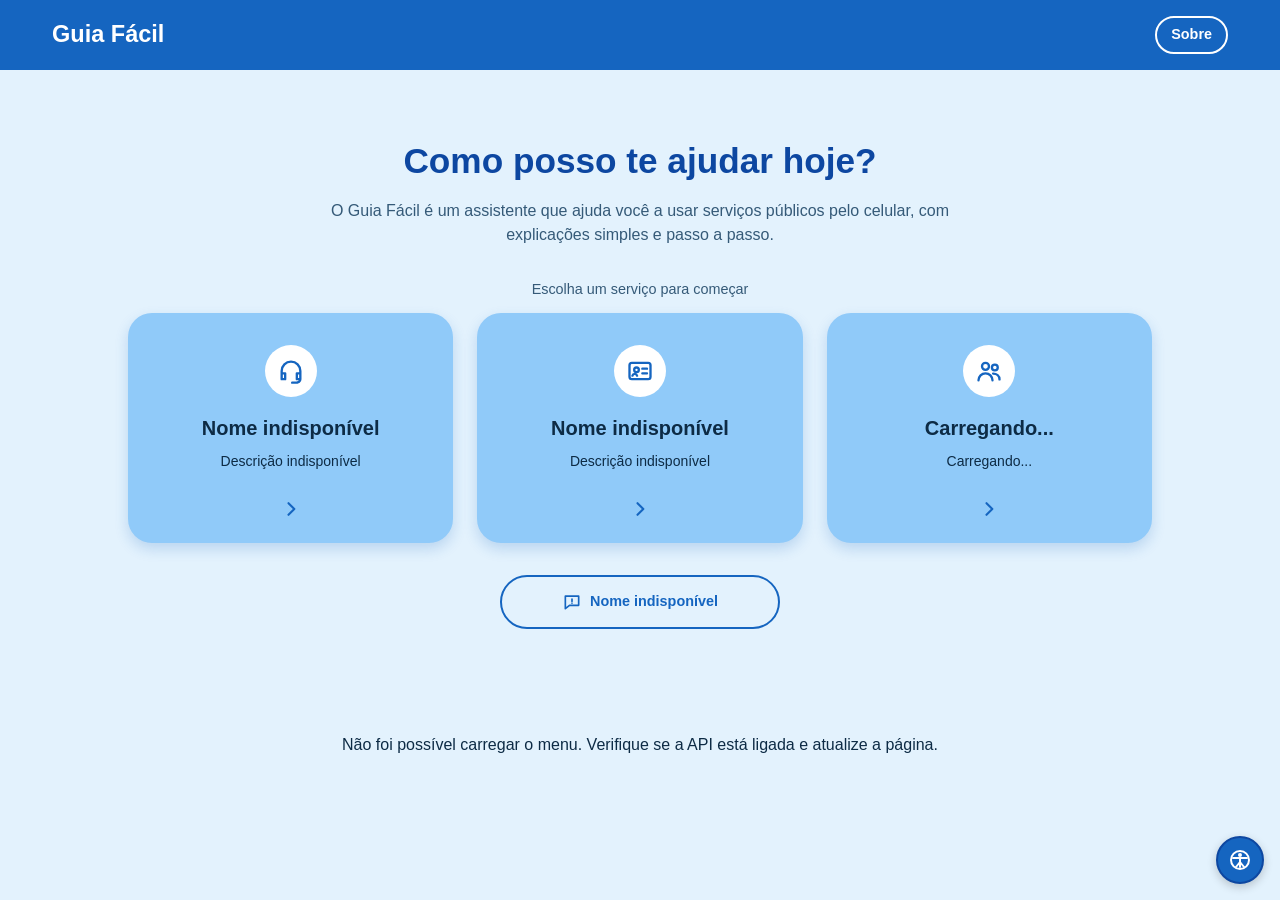
==== frontend/index.html @ a4c937cf "Deixei a barra superior fixa." ====
<!DOCTYPE html>
<html lang="pt-BR">
<head>
  <meta charset="utf-8">
  <meta name="viewport" content="width=device-width, initial-scale=1">
  <title>Guia Fácil</title>
  <link href="https://cdn.jsdelivr.net/npm/bootstrap@5.3.3/dist/css/bootstrap.min.css" rel="stylesheet">
  <link rel="stylesheet" href="css/style.css?v=6">
  <link rel="stylesheet" href="css/global.css?v=6">
  <link rel="stylesheet" href="css/accessibility.css?v=6">
  <script src="js/accessibility.js?v=6" defer></script>
</head>
<body>

  <header class="topo navbar">
    <div class="container-fluid d-flex justify-content-between align-items-center">
      <a href="index.html" class="inicio"><strong>Guia Fácil</strong></a>
      <a href="sobre.html" class="sobre">Sobre</a>
    </div>
  </header>

  <main class="tela container">
    <h1>Como posso te ajudar hoje?</h1>

    <p class="descricao">
    O Guia Fácil é um assistente que ajuda você a usar serviços públicos pelo celular,
    com explicações simples e passo a passo.
    </p>

    <p class="subtitulo text-center">Escolha um serviço para começar</p>

    <div class="servicos">
      <a href="conversa.html#atende" class="cartao card text-decoration-none">
        <span class="icone">
          <svg viewBox="0 0 24 24"><path d="M4 14v-2a8 8 0 0116 0v2M4 14h3v5H4zM17 14h3v5h-3zM20 19c0 2-2 3-5 3h-2"/></svg>
        </span>
        <span class="texto">
          <strong id="nome-atende">Carregando...</strong>
          <small id="descricao-atende">Carregando...</small>
        </span>
        <svg class="seta" viewBox="0 0 24 24"><path d="M9 5l7 7-7 7"/></svg>
      </a>

      <a href="conversa.html#meu-inss" class="cartao card text-decoration-none">
        <span class="icone">
          <svg viewBox="0 0 24 24"><rect x="3" y="5" width="18" height="14" rx="2"/><circle cx="9" cy="11" r="2"/><path d="M5.5 16c.5-2 3.5-2 4 0M14 10h4M14 14h4"/></svg>
        </span>
        <span class="texto">
          <strong id="nome-inss">Carregando...</strong>
          <small id="descricao-inss">Carregando...</small>
        </span>
        <svg class="seta" viewBox="0 0 24 24"><path d="M9 5l7 7-7 7"/></svg>
      </a>

      <a href="conversa.html#cadunico" class="cartao card text-decoration-none">
        <span class="icone">
          <svg viewBox="0 0 24 24"><circle cx="9" cy="8" r="3"/><circle cx="17" cy="9" r="2.5"/><path d="M3 20c0-3.5 2.7-6 6-6s6 2.5 6 6M15.5 14.2c3 0 5.5 2 5.5 5"/></svg>
        </span>
        <span class="texto">
          <strong id="nome-cadunico">Carregando...</strong>
          <small id="descricao-cadunico">Carregando...</small>
        </span>
        <svg class="seta" viewBox="0 0 24 24"><path d="M9 5l7 7-7 7"/></svg>
      </a>
    </div>
    
    <a href="sugestoes.html" class="sugestoes">
    <svg viewBox="0 0 24 24"><path d="M4 5h16v11H9l-5 4z"/><path d="M12 8.5v3M12 13.5v.01"/></svg>
    <span id="nome-suporte">Carregando...</span>
    </a>
  </main>

  <p id="preferences-status" class="preferences-status" role="status"></p>
  <p id="erro-menu" role="status" style="text-align: center;"></p>

  <div vw class="enabled">
    <div class="accessibility-widget">
      <div id="accessibility-options" class="accessibility-options" hidden>
        <div class="accessibility-item">
          <button type="button" aria-label="Diminuir letra" data-action="decrease-font">
            <svg viewBox="0 0 24 24" aria-hidden="true"><path d="M3 19l5-13 5 13M5 14h6M17 9h5"/></svg>
          </button>
          <span>Diminuir letra</span>
        </div>
        <div class="accessibility-item">
          <button type="button" aria-label="Aumentar letra" data-action="increase-font">
            <svg viewBox="0 0 24 24" aria-hidden="true"><path d="M3 19l5-13 5 13M5 14h6M19.5 6.5v5M17 9h5"/></svg>
          </button>
          <span>Aumentar letra</span>
        </div>
        <div class="accessibility-item">
          <button type="button" aria-label="Modo escuro" data-action="toggle-theme" aria-pressed="false">
            <svg viewBox="0 0 24 24" aria-hidden="true"><path d="M20 14.5A8 8 0 019.5 4a8 8 0 1010.5 10.5z"/></svg>
          </button>
          <span id="theme-description">Ativar modo escuro</span>
        </div>
        <div class="accessibility-item">
          <button type="button" data-action="open-libras" aria-label="Traduzir para Libras">
            <svg viewBox="0 0 32 26" aria-hidden="true"><path d="M4 16V9a1.3 1.3 0 0 1 2.6 0v4V6a1.3 1.3 0 0 1 2.6 0v7V7.5a1.3 1.3 0 0 1 2.6 0V13V10a1.3 1.3 0 0 1 2.6 0v7a5 5 0 0 1-5 5h-.6a5 5 0 0 1-4.3-2.5l-1.2-2A1.3 1.3 0 0 1 4 16z"/><path d="M4 16V9a1.3 1.3 0 0 1 2.6 0v4V6a1.3 1.3 0 0 1 2.6 0v7V7.5a1.3 1.3 0 0 1 2.6 0V13V10a1.3 1.3 0 0 1 2.6 0v7a5 5 0 0 1-5 5h-.6a5 5 0 0 1-4.3-2.5l-1.2-2A1.3 1.3 0 0 1 4 16z" transform="translate(32 0) scale(-1 1)"/></svg>
          </button>
          <span>Traduzir para Libras</span>
        </div>
      </div>
      <button type="button" class="accessibility-toggle" data-action="toggle-accessibility" aria-label="Abrir opções de acessibilidade" aria-expanded="false" aria-controls="accessibility-options">
        <svg viewBox="0 0 24 24" aria-hidden="true"><circle cx="12" cy="12" r="9"/><circle cx="12" cy="7" r="1"/><path d="M5 10h14M12 10v9m0-5-4 5m4-5 4 5"/></svg>
      </button>
    </div>
    <div vw-access-button class="active"></div>
    <div vw-plugin-wrapper>
      <div class="vw-plugin-top-wrapper"></div>
    </div>
  </div>
  <script src="https://vlibras.gov.br/app/vlibras-plugin.js"></script>
  <script>
    new window.VLibras.Widget('https://vlibras.gov.br/app');
  </script>

  <script src="js/menu.js?v=6"></script>
  <script src="https://cdn.jsdelivr.net/npm/bootstrap@5.3.3/dist/js/bootstrap.bundle.min.js"></script>

</body>
</html>
---- frontend/css/style.css ----
h1 {
  margin: 24px 0 16px;
  color: #0d47a1;
  font-size: 2.2em;
  font-weight: bold;
  line-height: 1.3;
  text-align: center;
}

.subtitulo {
  margin: 0 0 12px;
  color: #355a78;
  font-size: 0.9em;
  text-align: center;
}

.servicos {
  display: grid;
  grid-template-columns: 1fr;
  gap: 28px;
}

.cartao {
  display: flex;
  flex-direction: row;
  align-items: center;
  gap: 16px;
  padding: 28px 22px;
  border-radius: 24px;
  background: #90caf9;
  box-shadow: 0 6px 14px rgba(21, 101, 192, 0.2);
  color: #0d2b45;
  text-decoration: none;
}

.cartao.card {
  border: 0;
}

.cartao .texto {
  flex: 1;
  min-width: 0;
}

.cartao small {
  display: block;
}

.cartao strong {
  display: block;
  margin-bottom: 8px;
  font-size: 1.25em;
}

.cartao:hover,
.cartao:active {
  background: #0d47a1;
  color: white;
}

.cartao:hover .seta,
.cartao:active .seta {
  stroke: white;
}

.sugestoes {
  display: flex;
  align-items: center;
  justify-content: center;
  flex-wrap: wrap;
  gap: 8px;
  max-width: 100%;
  margin-top: 32px;
  padding: 12px 16px;
  border: 2px solid #1565c0;
  border-radius: 999px;
  color: #1565c0;
  font-size: 0.9em;
  font-weight: bold;
  text-align: center;
  text-decoration: none;
}

.sugestoes svg {
  width: 20px;
  height: 20px;
  fill: none;
  stroke: #1565c0;
  stroke-width: 2;
  stroke-linecap: round;
  stroke-linejoin: round;
}

.sugestoes:hover {
  background: #90caf9;
}

@media (max-width: 767px) {
  .sugestoes {
    width: calc(100% - 60px);
  }
}

.bloco {
  display: none;
}

.bloco:target {
  display: block;
}

.tela:not(:has(:target)) .bloco.padrao {
  display: block;
}

.etiqueta {
  margin: 0 0 16px;
  color: #1565c0;
  font-size: 0.8em;
  font-weight: bold;
  letter-spacing: 1px;
  text-transform: uppercase;
}

.balao {
  margin-bottom: 24px;
  padding: 18px;
  border-radius: 20px 20px 20px 4px;
  background: #90caf9;
  color: #0d2b45;
  line-height: 1.4;
}

.opcao {
  display: flex;
  align-items: center;
  gap: 12px;
  margin-bottom: 12px;
  padding: 14px 18px;
  border: 2px solid #f5dc8e;
  border-radius: 999px;
  background: #fff4cc;
  box-shadow: 0 3px 8px rgba(120, 90, 0, 0.12);
  color: #0d2b45;
  text-decoration: none;
}

.opcao .texto {
  flex: 1;
  min-width: 0;
}

.opcao.voltar {
  border-style: dashed;
  cursor: pointer;
}

.opcao .icone {
  width: 36px;
  height: 36px;
  background: white;
}

.opcao .icone svg {
  width: 20px;
  height: 20px;
}

.bloco:has(.modal:target) {
  display: block;
}

.caixa-texto {
  display: block;
  width: 100%;
  min-height: 140px;
  padding: 14px 16px;
  border: 2px solid #90caf9;
  border-radius: 16px;
  background: white;
  color: #0d2b45;
  font: inherit;
  resize: none;
}

.contador {
  margin: 6px 4px 22px;
  color: #355a78;
  font-size: 0.8em;
  text-align: right;
}

.botao {
  display: block;
  margin-bottom: 12px;
  padding: 15px 18px;
  border: 2px solid #f5dc8e;
  border-radius: 999px;
  background: #fff4cc;
  box-shadow: 0 3px 8px rgba(120, 90, 0, 0.12);
  color: #0d2b45;
  font-weight: bold;
  text-align: center;
  text-decoration: none;
}

.botao.secundario {
  border-color: #0d47a1;
  background: #fffaf0;
  box-shadow: none;
}

.modal {
  display: none;
  position: fixed;
  inset: 0;
  z-index: 10;
  align-items: center;
  justify-content: center;
  padding: 24px;
  background: rgba(13, 43, 69, 0.55);
}

.modal:target {
  display: flex;
}

.modal-caixa {
  width: 100%;
  max-width: 340px;
  padding: 28px 22px 16px;
  border-radius: 24px;
  background: white;
  box-shadow: 0 10px 30px rgba(0, 0, 0, 0.25);
  text-align: center;
}

.modal-icone {
  display: grid;
  place-items: center;
  width: 52px;
  height: 52px;
  margin: 0 auto 14px;
  border-radius: 50%;
  background: #e3f2fd;
}

.modal-icone svg {
  width: 26px;
  height: 26px;
  fill: none;
  stroke: #1565c0;
  stroke-width: 2;
  stroke-linecap: round;
  stroke-linejoin: round;
}

.modal h2 {
  margin: 0 0 10px;
  font-size: 1.2em;
  font-weight: normal;
}

.modal p {
  margin: 0 0 20px;
  color: #355a78;
  font-size: 0.85em;
  line-height: 1.4;
}

.descricao {
  max-width: 40rem;
  margin: 0 auto 32px;
  color: #355a78;
  font-size: 1em;
  font-weight: normal;
  line-height: 1.5;
  text-align: center;
}

.info {
  display: flex;
  flex-direction: row;
  align-items: flex-start;
  gap: 16px;
  min-width: 0;
  margin-bottom: 0;
  padding: 20px 18px;
  border-radius: 24px;
  background: white;
  box-shadow: 0 6px 14px rgba(21, 101, 192, 0.15);
}

main.tela:has(> .info) {
  display: grid;
  gap: 20px;
}

.info > div {
  flex: 1;
  min-width: 0;
}

.info.card {
  border: 0;
}

.info .icone {
  width: 48px;
  height: 48px;
  background: #e3f2fd;
}

.info h2 {
  margin: 0 0 8px;
  color: #1565c0;
  font-size: 1.15em;
}

.info p {
  margin: 0;
  font-size: 0.95em;
  line-height: 1.55;
}

.info.aviso {
  border: 2px solid #f5dc8e;
  background: #fff4cc;
  box-shadow: none;
}

.info.aviso .icone {
  background: white;
}

.info.aviso h2 {
  color: #0d2b45;
}

@media (max-width: 380px) {
  .cartao {
    gap: 12px;
    padding: 18px 14px;
    border-radius: 18px;
  }
}

@media (min-width: 768px) {
  h1 {
    margin-top: 28px;
  }

  .servicos {
    grid-template-columns: repeat(3, minmax(0, 1fr));
    gap: 24px;
    align-items: stretch;
  }

  .cartao {
    flex-direction: column;
    justify-content: flex-start;
    min-height: 230px;
    padding: 32px 22px 24px;
    text-align: center;
  }

  .cartao .seta {
    margin-top: auto;
  }

  .sugestoes {
    width: fit-content;
    min-width: 280px;
    margin-inline: auto;
    padding: 14px 28px;
  }

  main.tela:has(> .info) {
    grid-template-columns: repeat(3, minmax(0, 1fr));
    align-items: stretch;
  }

  main.tela:has(> .info) > :not(.info) {
    grid-column: 1 / -1;
  }

  .info {
    height: 100%;
  }

  .modal-caixa {
    max-width: 420px;
  }
}
---- frontend/css/global.css ----
* {
  box-sizing: border-box;
}

body {
  min-height: 100vh;
  margin: 0;
  background: #e3f2fd;
  color: #0d2b45;
  font-family: "Trebuchet MS", Arial, sans-serif;
  font-size: 100%;
}

.topo {
  position: sticky;
  top: 0;
  z-index: 20;
  display: flex;
  flex-wrap: nowrap;
  align-items: center;
  justify-content: space-between;
  gap: 8px;
  width: 100%;
  padding: 14px 24px;
  background: #1565c0;
  color: white;
}

.topo .inicio,
.topo .inicio:visited,
.topo .inicio:hover {
  color: white;
  text-decoration: none;
}

.topo strong {
  font-size: 1.47em;
  white-space: nowrap;
  color: white;
}

.topo .sobre,
.topo .sobre:visited {
  padding: 6px 14px;
  border: 2px solid white;
  border-radius: 999px;
  background: transparent;
  color: white;
  font-size: 0.9em;
  font-weight: bold;
  text-decoration: none;
}

.topo .sobre:hover {
  background: white;
  color: #1565c0;
}

.botoes {
  display: flex;
  flex-wrap: nowrap;
  flex: none;
  gap: 10px;
}

.botoes button,
.botoes a {
  display: grid;
  place-items: center;
  flex: none;
  width: 36px;
  height: 36px;
  border: 0;
  border-radius: 50%;
  background: white;
  cursor: pointer;
}

.botoes button:hover,
.botoes a:hover {
  background: #90caf9;
}

.botoes svg {
  width: 20px;
  height: 20px;
  fill: none;
  stroke: #0d47a1;
  stroke-width: 2.2;
  stroke-linecap: round;
  stroke-linejoin: round;
}

.botoes .sobre {
  width: auto;
  height: 36px;
  padding: 0 14px;
  border-radius: 999px;
  color: #0d47a1;
  font-size: 0.9em;
  font-weight: bold;
  text-decoration: none;
  white-space: nowrap;
}

.tela {
  width: 100%;
  max-width: 440px;
  margin: 0 auto;
  padding: 24px 18px 6rem;
}

@media (min-width: 600px) {
  .tela {
    max-width: 560px;
    padding-inline: 24px;
  }
}

@media (min-width: 768px) {
  .tela {
    max-width: 1080px;
    padding: 40px 28px 4rem;
  }

  #chatbot.tela {
    max-width: 720px;
  }

  .topo {
    padding: 16px 40px;
  }
}

.icone {
  display: grid;
  place-items: center;
  flex: none;
  width: 52px;
  height: 52px;
  border-radius: 50%;
  background: white;
}

.icone svg {
  width: 28px;
  height: 28px;
  fill: none;
  stroke: #1565c0;
  stroke-width: 2;
  stroke-linecap: round;
  stroke-linejoin: round;
}

.seta {
  flex: none;
  width: 20px;
  height: 20px;
  fill: none;
  stroke: #1565c0;
  stroke-width: 2.5;
  stroke-linecap: round;
  stroke-linejoin: round;
}

@media (max-width: 360px) {
  .topo {
    padding: 12px 14px;
  }

  .topo strong {
    font-size: 1.2em;
  }

  .botoes {
    gap: 6px;
  }

  .botoes button,
  .botoes a {
    width: 32px;
    height: 32px;
  }

  .botoes svg {
    width: 18px;
    height: 18px;
  }

  .botoes .sobre {
    height: 32px;
    padding: 0 10px;
    font-size: 0.8em;
  }

  .icone {
    width: 44px;
    height: 44px;
  }

  .icone svg {
    width: 22px;
    height: 22px;
  }
}
---- frontend/css/accessibility.css ----
body {
  font-size: var(--font-size, 100%);
  overflow-wrap: anywhere;
}

.topo {
  flex-wrap: wrap;
  gap: 12px;
}

.topo strong {
  font-size: 1.47em;
}

.accessibility-options button:disabled {
  opacity: 0.5;
  cursor: default;
}

[vw] .accessibility-widget {
  position: fixed;
  right: max(16px, env(safe-area-inset-right));
  bottom: max(16px, env(safe-area-inset-bottom));
  z-index: 1000;
  display: flex;
  align-items: flex-end;
  gap: 10px;
}

[vw] .accessibility-options {
  display: grid;
  grid-template-columns: repeat(2, 68px);
  gap: 12px 8px;
  padding: 10px;
  border: 1px solid #b6d7f2;
  border-radius: 16px;
  background: #eaf4fd;
  box-shadow: 0 3px 10px rgba(0, 0, 0, 0.2);
}

[vw] .accessibility-options[hidden] {
  display: none;
}

.accessibility-widget button {
  display: grid;
  place-items: center;
  width: 48px;
  height: 48px;
  border: 2px solid #0d47a1;
  border-radius: 50%;
  background: white;
  color: #0d47a1;
  cursor: pointer;
  box-shadow: 0 3px 10px rgba(0, 0, 0, 0.2);
}

.accessibility-widget button:hover {
  background: #90caf9;
}

[vw] .accessibility-item {
  display: flex;
  flex-direction: column;
  align-items: center;
  gap: 4px;
}

[vw] .accessibility-item > span {
  max-width: 76px;
  text-align: center;
  font-size: 0.7em;
  line-height: 1.15;
  color: #0d2b45;
}

#vlibras-access-wrapper {
  display: none !important;
}

[vw-access-button] {
  display: none !important;
}

.accessibility-widget svg {
  width: 24px;
  height: 24px;
  fill: none;
  stroke: currentColor;
  stroke-width: 2;
  stroke-linecap: round;
  stroke-linejoin: round;
}

.accessibility-toggle {
  background: #1565c0 !important;
  color: white !important;
  flex-shrink: 0;
}

[data-theme="dark"] .accessibility-widget button {
  border-color: #a9d4ff;
  background: #1c2c40;
  color: #edf4ff;
}

[data-theme="dark"] .accessibility-widget .accessibility-toggle {
  background: #1565c0;
  color: white;
}

[data-theme="dark"] [vw] .accessibility-options {
  border-color: #547392;
  background: #1c2c40;
}

[data-theme="dark"] [vw] .accessibility-item > span {
  color: #edf4ff;
}

@media (max-width: 480px) {
  [vw] .accessibility-widget {
    right: max(12px, env(safe-area-inset-right));
  }

  [vw] .accessibility-options {
    grid-template-columns: repeat(2, minmax(0, 64px));
  }
}

@media (max-width: 360px) {
  .topo strong {
    font-size: 1.2em;
  }
}

:focus-visible {
  outline: 3px solid #b45b00;
  outline-offset: 4px;
}

.preferences-status {
  width: min(100%, 1080px);
  margin: 12px auto;
  padding: 0 18px 1rem;
  text-align: center;
}

[data-theme="dark"] {
  color-scheme: dark;
}

[data-theme="dark"] body {
  background: #101b29;
  color: #edf4ff;
}

[data-theme="dark"] .topo {
  background: #163d68;
}

[data-theme="dark"] .topo .sobre,
[data-theme="dark"] .topo .sobre:visited {
  border-color: #a9d4ff;
  color: #edf4ff;
}

[data-theme="dark"] .topo .sobre:hover {
  background: #a9d4ff;
  color: #0d2b45;
}

[data-theme="dark"] h1 {
  color: #ffffff;
}

[data-theme="dark"] .etiqueta,
[data-theme="dark"] .sugestoes {
  color: #a9d4ff;
}

[data-theme="dark"] .subtitulo,
[data-theme="dark"] .contador,
[data-theme="dark"] .modal p {
  color: #c1d3e5;
}

[data-theme="dark"] .cartao,
[data-theme="dark"] .balao {
  background: #3C84CC;
  color: #edf4ff;
}

[data-theme="dark"] .cartao:hover,
[data-theme="dark"] .cartao:active,
[data-theme="dark"] .sugestoes:hover {
  background: #315f8e;
  color: #fff;
}

[data-theme="dark"] .opcao,
[data-theme="dark"] .botao {
  background: #423b26;
  color: #fff3cf;
  border-color: #cfb568;
}

[data-theme="dark"] .botao.secundario,
[data-theme="dark"] .caixa-texto,
[data-theme="dark"] .modal-caixa {
  background: #1c2c40;
  color: #edf4ff;
}

[data-theme="dark"] .caixa-texto,
[data-theme="dark"] .botao.secundario,
[data-theme="dark"] .sugestoes {
  border-color: #a9d4ff;
}

[data-theme="dark"] .caixa-texto::placeholder {
  color: #c1d3e5;
}

[data-theme="dark"] .seta,
[data-theme="dark"] .sugestoes svg {
  stroke: #a9d4ff;
}

[data-theme="dark"] :focus-visible {
  outline-color: #ffd375;
}

[data-theme="dark"] .info {
  background: #1c2c40;
}

[data-theme="dark"] .info h2 {
  color: #a9d4ff;
}

[data-theme="dark"] .info.aviso {
  border-color: #cfb568;
  background: #423b26;
}

[data-theme="dark"] .info.aviso h2 {
  color: #fff3cf;
}

[data-theme="dark"] .icone {
  background: #101b29;
}

[data-theme="dark"] .icone svg {
  stroke: #a9d4ff;
}
[data-theme="dark"] .descricao {
  color: #c1d3e5;
}
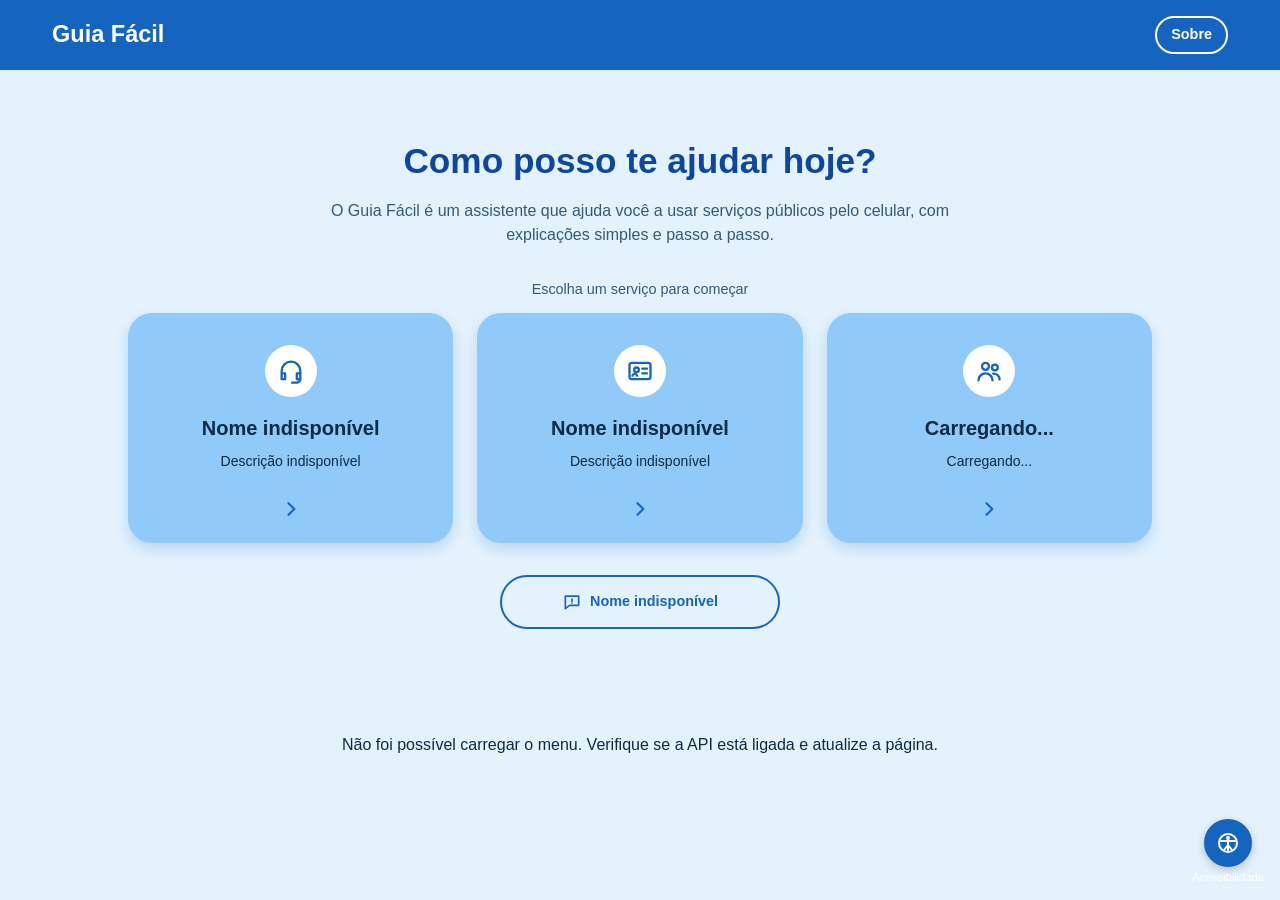
==== commit d6b2d52b: "Adicionei descrição para que seja possível usar leitor de tela no site." ====
--- a/frontend/index.html
+++ b/frontend/index.html
@@ -5,12 +5,14 @@
   <meta name="viewport" content="width=device-width, initial-scale=1">
   <title>Guia Fácil</title>
   <link href="https://cdn.jsdelivr.net/npm/bootstrap@5.3.3/dist/css/bootstrap.min.css" rel="stylesheet">
-  <link rel="stylesheet" href="css/style.css?v=6">
-  <link rel="stylesheet" href="css/global.css?v=6">
-  <link rel="stylesheet" href="css/accessibility.css?v=6">
-  <script src="js/accessibility.js?v=6" defer></script>
+  <link rel="stylesheet" href="css/style.css?v=35">
+  <link rel="stylesheet" href="css/global.css?v=35">
+  <link rel="stylesheet" href="css/accessibility.css?v=35">
+  <script src="js/accessibility.js?v=35" defer></script>
 </head>
 <body>
+
+  <a class="pular" href="#conteudo">Pular para o conteúdo</a>
 
   <header class="topo navbar">
     <div class="container-fluid d-flex justify-content-between align-items-center">
@@ -19,7 +21,7 @@
     </div>
   </header>
 
-  <main class="tela container">
+  <main id="conteudo" class="tela container">
     <h1>Como posso te ajudar hoje?</h1>
 
     <p class="descricao">
@@ -31,41 +33,41 @@
 
     <div class="servicos">
       <a href="conversa.html#atende" class="cartao card text-decoration-none">
-        <span class="icone">
-          <svg viewBox="0 0 24 24"><path d="M4 14v-2a8 8 0 0116 0v2M4 14h3v5H4zM17 14h3v5h-3zM20 19c0 2-2 3-5 3h-2"/></svg>
+        <span class="icone" aria-hidden="true">
+          <svg aria-hidden="true" viewBox="0 0 24 24"><path d="M4 14v-2a8 8 0 0116 0v2M4 14h3v5H4zM17 14h3v5h-3zM20 19c0 2-2 3-5 3h-2"/></svg>
         </span>
         <span class="texto">
           <strong id="nome-atende">Carregando...</strong>
           <small id="descricao-atende">Carregando...</small>
         </span>
-        <svg class="seta" viewBox="0 0 24 24"><path d="M9 5l7 7-7 7"/></svg>
+        <span class="sem-leitura" aria-hidden="true"><svg class="seta" viewBox="0 0 24 24"><path d="M9 5l7 7-7 7"/></svg></span>
       </a>
 
       <a href="conversa.html#meu-inss" class="cartao card text-decoration-none">
-        <span class="icone">
-          <svg viewBox="0 0 24 24"><rect x="3" y="5" width="18" height="14" rx="2"/><circle cx="9" cy="11" r="2"/><path d="M5.5 16c.5-2 3.5-2 4 0M14 10h4M14 14h4"/></svg>
+        <span class="icone" aria-hidden="true">
+          <svg aria-hidden="true" viewBox="0 0 24 24"><rect x="3" y="5" width="18" height="14" rx="2"/><circle cx="9" cy="11" r="2"/><path d="M5.5 16c.5-2 3.5-2 4 0M14 10h4M14 14h4"/></svg>
         </span>
         <span class="texto">
           <strong id="nome-inss">Carregando...</strong>
           <small id="descricao-inss">Carregando...</small>
         </span>
-        <svg class="seta" viewBox="0 0 24 24"><path d="M9 5l7 7-7 7"/></svg>
+        <span class="sem-leitura" aria-hidden="true"><svg class="seta" viewBox="0 0 24 24"><path d="M9 5l7 7-7 7"/></svg></span>
       </a>
 
       <a href="conversa.html#cadunico" class="cartao card text-decoration-none">
-        <span class="icone">
-          <svg viewBox="0 0 24 24"><circle cx="9" cy="8" r="3"/><circle cx="17" cy="9" r="2.5"/><path d="M3 20c0-3.5 2.7-6 6-6s6 2.5 6 6M15.5 14.2c3 0 5.5 2 5.5 5"/></svg>
+        <span class="icone" aria-hidden="true">
+          <svg aria-hidden="true" viewBox="0 0 24 24"><circle cx="9" cy="8" r="3"/><circle cx="17" cy="9" r="2.5"/><path d="M3 20c0-3.5 2.7-6 6-6s6 2.5 6 6M15.5 14.2c3 0 5.5 2 5.5 5"/></svg>
         </span>
         <span class="texto">
           <strong id="nome-cadunico">Carregando...</strong>
           <small id="descricao-cadunico">Carregando...</small>
         </span>
-        <svg class="seta" viewBox="0 0 24 24"><path d="M9 5l7 7-7 7"/></svg>
+        <span class="sem-leitura" aria-hidden="true"><svg class="seta" viewBox="0 0 24 24"><path d="M9 5l7 7-7 7"/></svg></span>
       </a>
     </div>
     
     <a href="sugestoes.html" class="sugestoes">
-    <svg viewBox="0 0 24 24"><path d="M4 5h16v11H9l-5 4z"/><path d="M12 8.5v3M12 13.5v.01"/></svg>
+    <span class="sem-leitura" aria-hidden="true"><svg viewBox="0 0 24 24"><path d="M4 5h16v11H9l-5 4z"/><path d="M12 8.5v3M12 13.5v.01"/></svg></span>
     <span id="nome-suporte">Carregando...</span>
     </a>
   </main>
@@ -77,36 +79,37 @@
     <div class="accessibility-widget">
       <div id="accessibility-options" class="accessibility-options" hidden>
         <div class="accessibility-item">
-          <button type="button" aria-label="Diminuir letra" data-action="decrease-font">
-            <svg viewBox="0 0 24 24" aria-hidden="true"><path d="M3 19l5-13 5 13M5 14h6M17 9h5"/></svg>
+          <button type="button" data-action="decrease-font">
+            <span class="bola" aria-hidden="true"><svg viewBox="0 0 24 24"><path d="M3 19l5-13 5 13M5 14h6M17 9h5"/></svg></span>
+            Diminuir letra
           </button>
-          <span>Diminuir letra</span>
         </div>
         <div class="accessibility-item">
-          <button type="button" aria-label="Aumentar letra" data-action="increase-font">
-            <svg viewBox="0 0 24 24" aria-hidden="true"><path d="M3 19l5-13 5 13M5 14h6M19.5 6.5v5M17 9h5"/></svg>
+          <button type="button" data-action="increase-font">
+            <span class="bola" aria-hidden="true"><svg viewBox="0 0 24 24"><path d="M3 19l5-13 5 13M5 14h6M19.5 6.5v5M17 9h5"/></svg></span>
+            Aumentar letra
           </button>
-          <span>Aumentar letra</span>
         </div>
         <div class="accessibility-item">
-          <button type="button" aria-label="Modo escuro" data-action="toggle-theme" aria-pressed="false">
-            <svg viewBox="0 0 24 24" aria-hidden="true"><path d="M20 14.5A8 8 0 019.5 4a8 8 0 1010.5 10.5z"/></svg>
+          <button type="button" data-action="toggle-theme">
+            <span class="bola" aria-hidden="true"><svg viewBox="0 0 24 24"><path d="M20 14.5A8 8 0 019.5 4a8 8 0 1010.5 10.5z"/></svg></span>
+            <span id="theme-description">Ativar modo escuro</span>
           </button>
-          <span id="theme-description">Ativar modo escuro</span>
         </div>
         <div class="accessibility-item">
-          <button type="button" data-action="open-libras" aria-label="Traduzir para Libras">
-            <svg viewBox="0 0 32 26" aria-hidden="true"><path d="M4 16V9a1.3 1.3 0 0 1 2.6 0v4V6a1.3 1.3 0 0 1 2.6 0v7V7.5a1.3 1.3 0 0 1 2.6 0V13V10a1.3 1.3 0 0 1 2.6 0v7a5 5 0 0 1-5 5h-.6a5 5 0 0 1-4.3-2.5l-1.2-2A1.3 1.3 0 0 1 4 16z"/><path d="M4 16V9a1.3 1.3 0 0 1 2.6 0v4V6a1.3 1.3 0 0 1 2.6 0v7V7.5a1.3 1.3 0 0 1 2.6 0V13V10a1.3 1.3 0 0 1 2.6 0v7a5 5 0 0 1-5 5h-.6a5 5 0 0 1-4.3-2.5l-1.2-2A1.3 1.3 0 0 1 4 16z" transform="translate(32 0) scale(-1 1)"/></svg>
+          <button type="button" data-action="open-libras">
+            <span class="bola" aria-hidden="true"><svg viewBox="0 0 32 26"><path d="M4 16V9a1.3 1.3 0 0 1 2.6 0v4V6a1.3 1.3 0 0 1 2.6 0v7V7.5a1.3 1.3 0 0 1 2.6 0V13V10a1.3 1.3 0 0 1 2.6 0v7a5 5 0 0 1-5 5h-.6a5 5 0 0 1-4.3-2.5l-1.2-2A1.3 1.3 0 0 1 4 16z"/><path d="M4 16V9a1.3 1.3 0 0 1 2.6 0v4V6a1.3 1.3 0 0 1 2.6 0v7V7.5a1.3 1.3 0 0 1 2.6 0V13V10a1.3 1.3 0 0 1 2.6 0v7a5 5 0 0 1-5 5h-.6a5 5 0 0 1-4.3-2.5l-1.2-2A1.3 1.3 0 0 1 4 16z" transform="translate(32 0) scale(-1 1)"/></svg></span>
+            Traduzir para Libras
           </button>
-          <span>Traduzir para Libras</span>
         </div>
       </div>
-      <button type="button" class="accessibility-toggle" data-action="toggle-accessibility" aria-label="Abrir opções de acessibilidade" aria-expanded="false" aria-controls="accessibility-options">
-        <svg viewBox="0 0 24 24" aria-hidden="true"><circle cx="12" cy="12" r="9"/><circle cx="12" cy="7" r="1"/><path d="M5 10h14M12 10v9m0-5-4 5m4-5 4 5"/></svg>
+      <button type="button" class="accessibility-toggle" data-action="toggle-accessibility" aria-expanded="false" aria-controls="accessibility-options">
+        <span class="bola" aria-hidden="true"><svg viewBox="0 0 24 24"><circle cx="12" cy="12" r="9"/><circle cx="12" cy="7" r="1"/><path d="M5 10h14M12 10v9m0-5-4 5m4-5 4 5"/></svg></span>
+        Acessibilidade
       </button>
     </div>
     <div vw-access-button class="active"></div>
-    <div vw-plugin-wrapper>
+    <div vw-plugin-wrapper aria-hidden="true">
       <div class="vw-plugin-top-wrapper"></div>
     </div>
   </div>
@@ -115,7 +118,7 @@
     new window.VLibras.Widget('https://vlibras.gov.br/app');
   </script>
 
-  <script src="js/menu.js?v=6"></script>
+  <script src="js/menu.js?v=35"></script>
   <script src="https://cdn.jsdelivr.net/npm/bootstrap@5.3.3/dist/js/bootstrap.bundle.min.js"></script>
 
 </body>
--- a/frontend/css/style.css
+++ b/frontend/css/style.css
@@ -287,8 +287,9 @@
   margin-bottom: 0;
   padding: 20px 18px;
   border-radius: 24px;
-  background: white;
-  box-shadow: 0 6px 14px rgba(21, 101, 192, 0.15);
+  background: #90caf9;
+  box-shadow: 0 6px 14px rgba(21, 101, 192, 0.2);
+  color: #0d2b45;
 }
 
 main.tela:has(> .info) {
@@ -308,33 +309,20 @@
 .info .icone {
   width: 48px;
   height: 48px;
-  background: #e3f2fd;
+  background: white;
 }
 
 .info h2 {
   margin: 0 0 8px;
-  color: #1565c0;
+  color: #0d2b45;
   font-size: 1.15em;
+  font-weight: bold;
 }
 
 .info p {
   margin: 0;
   font-size: 0.95em;
   line-height: 1.55;
-}
-
-.info.aviso {
-  border: 2px solid #f5dc8e;
-  background: #fff4cc;
-  box-shadow: none;
-}
-
-.info.aviso .icone {
-  background: white;
-}
-
-.info.aviso h2 {
-  color: #0d2b45;
 }
 
 @media (max-width: 380px) {
@@ -376,8 +364,12 @@
   }
 
   main.tela:has(> .info) {
-    grid-template-columns: repeat(3, minmax(0, 1fr));
+    grid-template-columns: repeat(2, minmax(0, 1fr));
     align-items: stretch;
+  }
+
+  main.tela:has(> .info) > .info.aviso {
+    grid-column: 1 / -1;
   }
 
   main.tela:has(> .info) > :not(.info) {
--- a/frontend/css/global.css
+++ b/frontend/css/global.css
@@ -152,6 +152,12 @@
   stroke-linejoin: round;
 }
 
+.sem-leitura {
+  display: flex;
+  flex: none;
+  align-items: center;
+}
+
 .seta {
   flex: none;
   width: 20px;
--- a/frontend/css/accessibility.css
+++ b/frontend/css/accessibility.css
@@ -1,6 +1,21 @@
 body {
   font-size: var(--font-size, 100%);
   overflow-wrap: anywhere;
+}
+
+.pular {
+  position: absolute;
+  left: 8px;
+  top: -48px;
+  z-index: 30;
+  padding: 8px 12px;
+  background: #1565c0;
+  color: white;
+  text-decoration: none;
+}
+
+.pular:focus {
+  top: 8px;
 }
 
 .topo {
@@ -43,6 +58,24 @@
 }
 
 .accessibility-widget button {
+  display: flex;
+  flex-direction: column;
+  align-items: center;
+  gap: 4px;
+  width: auto;
+  max-width: 76px;
+  padding: 0;
+  border: 0;
+  background: transparent;
+  color: #0d2b45;
+  font: inherit;
+  font-size: 0.7em;
+  line-height: 1.15;
+  text-align: center;
+  cursor: pointer;
+}
+
+.accessibility-widget button .bola {
   display: grid;
   place-items: center;
   width: 48px;
@@ -51,11 +84,10 @@
   border-radius: 50%;
   background: white;
   color: #0d47a1;
-  cursor: pointer;
   box-shadow: 0 3px 10px rgba(0, 0, 0, 0.2);
 }
 
-.accessibility-widget button:hover {
+.accessibility-widget button:hover .bola {
   background: #90caf9;
 }
 
@@ -92,30 +124,15 @@
   stroke-linejoin: round;
 }
 
-.accessibility-toggle {
-  background: #1565c0 !important;
-  color: white !important;
+.accessibility-widget .accessibility-toggle {
   flex-shrink: 0;
-}
-
-[data-theme="dark"] .accessibility-widget button {
-  border-color: #a9d4ff;
-  background: #1c2c40;
-  color: #edf4ff;
-}
-
-[data-theme="dark"] .accessibility-widget .accessibility-toggle {
+  color: white;
+}
+
+.accessibility-widget .accessibility-toggle .bola {
   background: #1565c0;
+  border-color: #1565c0;
   color: white;
-}
-
-[data-theme="dark"] [vw] .accessibility-options {
-  border-color: #547392;
-  background: #1c2c40;
-}
-
-[data-theme="dark"] [vw] .accessibility-item > span {
-  color: #edf4ff;
 }
 
 @media (max-width: 480px) {
@@ -151,110 +168,129 @@
 }
 
 [data-theme="dark"] body {
-  background: #101b29;
-  color: #edf4ff;
-}
-
-[data-theme="dark"] .topo {
-  background: #163d68;
-}
-
-[data-theme="dark"] .topo .sobre,
-[data-theme="dark"] .topo .sobre:visited {
-  border-color: #a9d4ff;
-  color: #edf4ff;
-}
-
-[data-theme="dark"] .topo .sobre:hover {
-  background: #a9d4ff;
-  color: #0d2b45;
-}
-
-[data-theme="dark"] h1 {
-  color: #ffffff;
-}
-
+  background: #03060d;
+  color: #ffffff;
+}
+
+[data-theme="dark"] h1,
 [data-theme="dark"] .etiqueta,
-[data-theme="dark"] .sugestoes {
-  color: #a9d4ff;
-}
-
+[data-theme="dark"] .sugestoes,
 [data-theme="dark"] .subtitulo,
 [data-theme="dark"] .contador,
-[data-theme="dark"] .modal p {
-  color: #c1d3e5;
+[data-theme="dark"] .modal p,
+[data-theme="dark"] .info h2,
+[data-theme="dark"] .descricao,
+[data-theme="dark"] .topo .sobre,
+[data-theme="dark"] .topo .sobre:visited,
+[data-theme="dark"] .accessibility-item > span,
+[data-theme="dark"] .caixa-texto::placeholder {
+  color: #ffffff;
+}
+
+[data-theme="dark"] .topo,
+[data-theme="dark"] .botao.secundario,
+[data-theme="dark"] .caixa-texto,
+[data-theme="dark"] .modal-caixa {
+  background: #276496;
+  color: #ffffff;
+}
+
+[data-theme="dark"] .topo .sobre,
+[data-theme="dark"] .topo .sobre:visited,
+[data-theme="dark"] .botao,
+[data-theme="dark"] .botao.secundario,
+[data-theme="dark"] .caixa-texto,
+[data-theme="dark"] .sugestoes {
+  border-color: #d5e4f2;
+}
+
+[data-theme="dark"] .accessibility-widget button {
+  background: transparent;
+  color: #ffffff;
+}
+
+[data-theme="dark"] .accessibility-widget button .bola {
+  background: #276496;
+  border-color: #1f6eab;
+  color: #ffffff;
+}
+
+[data-theme="dark"] .topo .sobre:hover {
+  background: #d5e4f2;
+  color: #03060d;
 }
 
 [data-theme="dark"] .cartao,
-[data-theme="dark"] .balao {
-  background: #3C84CC;
-  color: #edf4ff;
+[data-theme="dark"] .balao,
+[data-theme="dark"] .info,
+[data-theme="dark"] .botao {
+  background: #1f6eab;
+  color: #ffffff;
+}
+
+[data-theme="dark"] .cartao,
+[data-theme="dark"] .balao,
+[data-theme="dark"] .info {
+  box-shadow: none;
 }
 
 [data-theme="dark"] .cartao:hover,
 [data-theme="dark"] .cartao:active,
 [data-theme="dark"] .sugestoes:hover {
-  background: #315f8e;
-  color: #fff;
-}
-
-[data-theme="dark"] .opcao,
-[data-theme="dark"] .botao {
-  background: #423b26;
-  color: #fff3cf;
-  border-color: #cfb568;
-}
-
-[data-theme="dark"] .botao.secundario,
-[data-theme="dark"] .caixa-texto,
-[data-theme="dark"] .modal-caixa {
-  background: #1c2c40;
-  color: #edf4ff;
-}
-
-[data-theme="dark"] .caixa-texto,
-[data-theme="dark"] .botao.secundario,
-[data-theme="dark"] .sugestoes {
-  border-color: #a9d4ff;
-}
-
-[data-theme="dark"] .caixa-texto::placeholder {
-  color: #c1d3e5;
+  background: #082848;
+  color: #ffffff;
+}
+
+[data-theme="dark"] .opcao {
+  background: #8a6500;
+  color: #ffffff;
+  border-color: #e6c15a;
+}
+
+[data-theme="dark"] #chatbot button.opcao:hover:not(:disabled) {
+  background: #705200;
+  border-color: #e6c15a;
 }
 
 [data-theme="dark"] .seta,
-[data-theme="dark"] .sugestoes svg {
-  stroke: #a9d4ff;
+[data-theme="dark"] .sugestoes svg,
+[data-theme="dark"] .icone svg {
+  stroke: #d5e4f2;
 }
 
 [data-theme="dark"] :focus-visible {
-  outline-color: #ffd375;
-}
-
-[data-theme="dark"] .info {
-  background: #1c2c40;
-}
-
-[data-theme="dark"] .info h2 {
-  color: #a9d4ff;
+  outline-color: #d5e4f2;
 }
 
 [data-theme="dark"] .info.aviso {
-  border-color: #cfb568;
-  background: #423b26;
-}
-
-[data-theme="dark"] .info.aviso h2 {
-  color: #fff3cf;
+  border: 2px solid #e6d0a2;
+  background: #735c3e;
+  color: #ffffff;
+}
+
+[data-theme="dark"] .info.aviso .icone {
+  background: #e6d0a2;
+}
+
+[data-theme="dark"] .info.aviso .icone svg {
+  stroke: #2a2116;
 }
 
 [data-theme="dark"] .icone {
-  background: #101b29;
-}
-
-[data-theme="dark"] .icone svg {
-  stroke: #a9d4ff;
-}
-[data-theme="dark"] .descricao {
-  color: #c1d3e5;
-}
+  background: #03060d;
+}
+
+[data-theme="dark"] .accessibility-widget .accessibility-toggle .bola {
+  border-color: #d5e4f2;
+  background: #0c4a7c;
+  color: #ffffff;
+}
+
+[data-theme="dark"] .accessibility-widget .accessibility-toggle:hover .bola {
+  background: #082848;
+}
+
+[data-theme="dark"] .accessibility-options {
+  border-color: #1f6eab;
+  background: #000000;
+}
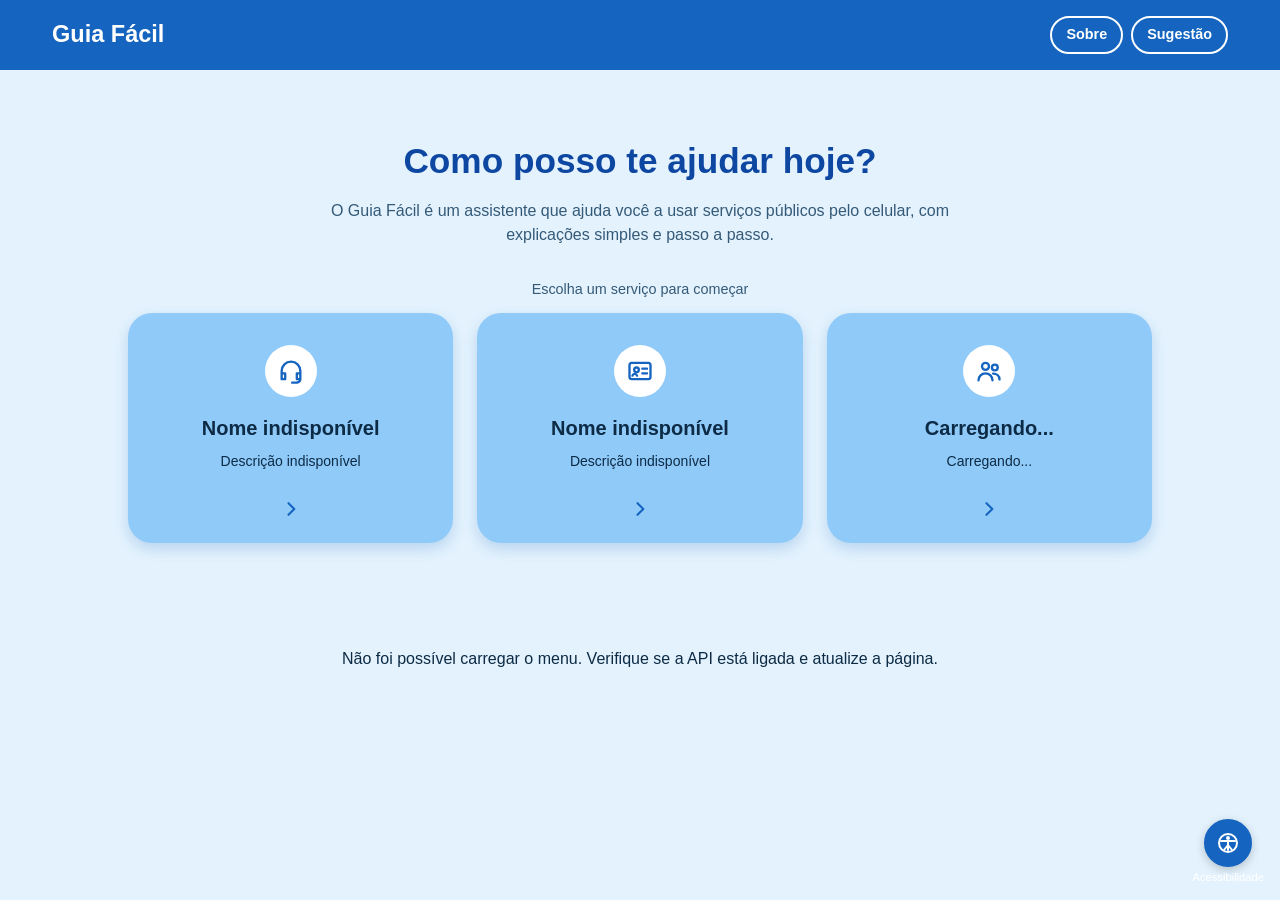
==== commit 5d5cc61d: "Alterei a localização de sugestão na página e adicionei um pop-up de confirmação de envio da sugestã" ====
--- a/frontend/index.html
+++ b/frontend/index.html
@@ -5,10 +5,10 @@
   <meta name="viewport" content="width=device-width, initial-scale=1">
   <title>Guia Fácil</title>
   <link href="https://cdn.jsdelivr.net/npm/bootstrap@5.3.3/dist/css/bootstrap.min.css" rel="stylesheet">
-  <link rel="stylesheet" href="css/style.css?v=35">
-  <link rel="stylesheet" href="css/global.css?v=35">
-  <link rel="stylesheet" href="css/accessibility.css?v=35">
-  <script src="js/accessibility.js?v=35" defer></script>
+  <link rel="stylesheet" href="css/style.css?v=61">
+  <link rel="stylesheet" href="css/global.css?v=61">
+  <link rel="stylesheet" href="css/accessibility.css?v=61">
+  <script src="js/accessibility.js?v=61" defer></script>
 </head>
 <body>
 
@@ -17,7 +17,10 @@
   <header class="topo navbar">
     <div class="container-fluid d-flex justify-content-between align-items-center">
       <a href="index.html" class="inicio"><strong>Guia Fácil</strong></a>
-      <a href="sobre.html" class="sobre">Sobre</a>
+      <div class="menu-topo">
+        <a href="sobre.html" class="sobre">Sobre</a>
+        <a href="sugestoes.html" class="sobre">Sugestão</a>
+      </div>
     </div>
   </header>
 
@@ -65,11 +68,6 @@
         <span class="sem-leitura" aria-hidden="true"><svg class="seta" viewBox="0 0 24 24"><path d="M9 5l7 7-7 7"/></svg></span>
       </a>
     </div>
-    
-    <a href="sugestoes.html" class="sugestoes">
-    <span class="sem-leitura" aria-hidden="true"><svg viewBox="0 0 24 24"><path d="M4 5h16v11H9l-5 4z"/><path d="M12 8.5v3M12 13.5v.01"/></svg></span>
-    <span id="nome-suporte">Carregando...</span>
-    </a>
   </main>
 
   <p id="preferences-status" class="preferences-status" role="status"></p>
@@ -118,7 +116,7 @@
     new window.VLibras.Widget('https://vlibras.gov.br/app');
   </script>
 
-  <script src="js/menu.js?v=35"></script>
+  <script src="js/menu.js?v=61"></script>
   <script src="https://cdn.jsdelivr.net/npm/bootstrap@5.3.3/dist/js/bootstrap.bundle.min.js"></script>
 
 </body>
--- a/frontend/css/style.css
+++ b/frontend/css/style.css
@@ -63,44 +63,6 @@
   stroke: white;
 }
 
-.sugestoes {
-  display: flex;
-  align-items: center;
-  justify-content: center;
-  flex-wrap: wrap;
-  gap: 8px;
-  max-width: 100%;
-  margin-top: 32px;
-  padding: 12px 16px;
-  border: 2px solid #1565c0;
-  border-radius: 999px;
-  color: #1565c0;
-  font-size: 0.9em;
-  font-weight: bold;
-  text-align: center;
-  text-decoration: none;
-}
-
-.sugestoes svg {
-  width: 20px;
-  height: 20px;
-  fill: none;
-  stroke: #1565c0;
-  stroke-width: 2;
-  stroke-linecap: round;
-  stroke-linejoin: round;
-}
-
-.sugestoes:hover {
-  background: #90caf9;
-}
-
-@media (max-width: 767px) {
-  .sugestoes {
-    width: calc(100% - 60px);
-  }
-}
-
 .bloco {
   display: none;
 }
@@ -129,6 +91,26 @@
   background: #90caf9;
   color: #0d2b45;
   line-height: 1.4;
+}
+
+.balao.aviso {
+  display: flex;
+  align-items: center;
+  gap: 12px;
+  padding: 14px 16px;
+  border: 2px solid #e6c15a;
+  background: #fff4cc;
+  color: #0d2b45;
+}
+
+.balao.aviso .icone {
+  width: 38px;
+  height: 38px;
+}
+
+.balao.aviso .icone svg {
+  width: 22px;
+  height: 22px;
 }
 
 .opcao {
@@ -221,8 +203,18 @@
   background: rgba(13, 43, 69, 0.55);
 }
 
-.modal:target {
-  display: flex;
+.modal:target,
+.modal.aberto {
+  display: flex;
+  z-index: 1100;
+}
+
+.modal .botao,
+.modal .opcao {
+  width: 100%;
+  text-align: center;
+  justify-content: center;
+  font-weight: bold;
 }
 
 .modal-caixa {
@@ -356,13 +348,6 @@
     margin-top: auto;
   }
 
-  .sugestoes {
-    width: fit-content;
-    min-width: 280px;
-    margin-inline: auto;
-    padding: 14px 28px;
-  }
-
   main.tela:has(> .info) {
     grid-template-columns: repeat(2, minmax(0, 1fr));
     align-items: stretch;
--- a/frontend/css/global.css
+++ b/frontend/css/global.css
@@ -54,6 +54,39 @@
 .topo .sobre:hover {
   background: white;
   color: #1565c0;
+}
+
+.menu-topo {
+  display: flex;
+  flex-wrap: nowrap;
+  justify-content: flex-end;
+  align-items: center;
+  gap: 8px;
+}
+
+@media (max-width: 767px) {
+  .topo {
+    padding: 12px 12px;
+  }
+
+  .topo .container-fluid {
+    flex-wrap: nowrap;
+    align-items: center;
+  }
+
+  .topo strong {
+    font-size: 1.2em;
+  }
+
+  .menu-topo {
+    flex: none;
+  }
+
+  .menu-topo .sobre {
+    flex: none;
+    white-space: nowrap;
+    padding: 6px 10px;
+  }
 }
 
 .botoes {
--- a/frontend/css/accessibility.css
+++ b/frontend/css/accessibility.css
@@ -174,7 +174,6 @@
 
 [data-theme="dark"] h1,
 [data-theme="dark"] .etiqueta,
-[data-theme="dark"] .sugestoes,
 [data-theme="dark"] .subtitulo,
 [data-theme="dark"] .contador,
 [data-theme="dark"] .modal p,
@@ -195,12 +194,19 @@
   color: #ffffff;
 }
 
+[data-theme="dark"] .modal-icone {
+  background: #03060d;
+}
+
+[data-theme="dark"] .modal-icone svg {
+  stroke: #d5e4f2;
+}
+
 [data-theme="dark"] .topo .sobre,
 [data-theme="dark"] .topo .sobre:visited,
 [data-theme="dark"] .botao,
 [data-theme="dark"] .botao.secundario,
-[data-theme="dark"] .caixa-texto,
-[data-theme="dark"] .sugestoes {
+[data-theme="dark"] .caixa-texto {
   border-color: #d5e4f2;
 }
 
@@ -235,8 +241,7 @@
 }
 
 [data-theme="dark"] .cartao:hover,
-[data-theme="dark"] .cartao:active,
-[data-theme="dark"] .sugestoes:hover {
+[data-theme="dark"] .cartao:active {
   background: #082848;
   color: #ffffff;
 }
@@ -253,7 +258,6 @@
 }
 
 [data-theme="dark"] .seta,
-[data-theme="dark"] .sugestoes svg,
 [data-theme="dark"] .icone svg {
   stroke: #d5e4f2;
 }
@@ -262,17 +266,20 @@
   outline-color: #d5e4f2;
 }
 
-[data-theme="dark"] .info.aviso {
+[data-theme="dark"] .info.aviso,
+[data-theme="dark"] .balao.aviso {
   border: 2px solid #e6d0a2;
   background: #735c3e;
   color: #ffffff;
 }
 
-[data-theme="dark"] .info.aviso .icone {
+[data-theme="dark"] .info.aviso .icone,
+[data-theme="dark"] .balao.aviso .icone {
   background: #e6d0a2;
 }
 
-[data-theme="dark"] .info.aviso .icone svg {
+[data-theme="dark"] .info.aviso .icone svg,
+[data-theme="dark"] .balao.aviso .icone svg {
   stroke: #2a2116;
 }
 
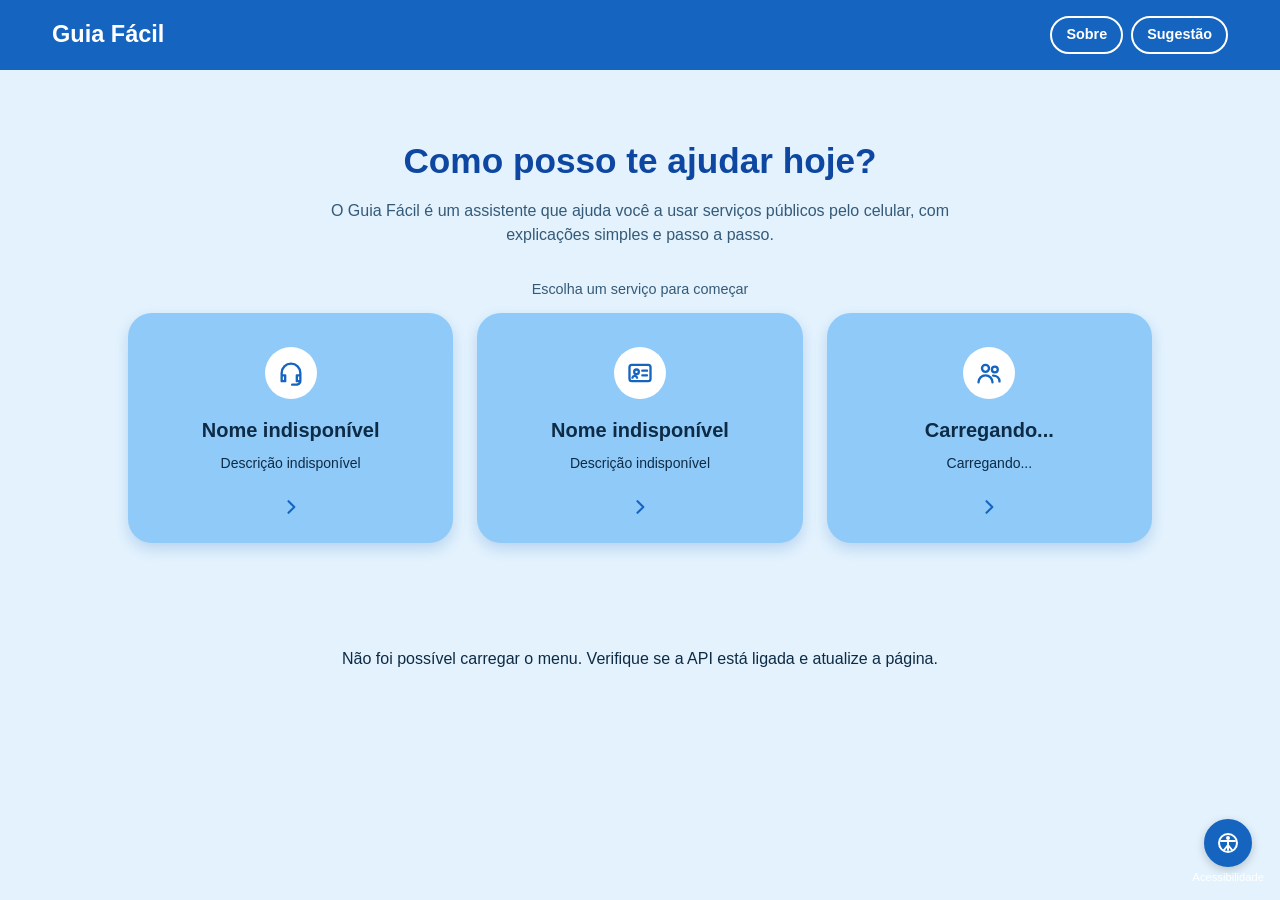
==== commit c9f36cda: "Adicionei um pop de confirmação antes do usuário enviar a sua avaliação de tutorial." ====
--- a/frontend/index.html
+++ b/frontend/index.html
@@ -5,9 +5,9 @@
   <meta name="viewport" content="width=device-width, initial-scale=1">
   <title>Guia Fácil</title>
   <link href="https://cdn.jsdelivr.net/npm/bootstrap@5.3.3/dist/css/bootstrap.min.css" rel="stylesheet">
-  <link rel="stylesheet" href="css/style.css?v=61">
+  <link rel="stylesheet" href="css/style.css?v=69">
   <link rel="stylesheet" href="css/global.css?v=61">
-  <link rel="stylesheet" href="css/accessibility.css?v=61">
+  <link rel="stylesheet" href="css/accessibility.css?v=65">
   <script src="js/accessibility.js?v=61" defer></script>
 </head>
 <body>
--- a/frontend/css/style.css
+++ b/frontend/css/style.css
@@ -34,7 +34,7 @@
 }
 
 .cartao.card {
-  border: 0;
+  border: 2px solid transparent;
 }
 
 .cartao .texto {
@@ -54,13 +54,7 @@
 
 .cartao:hover,
 .cartao:active {
-  background: #0d47a1;
-  color: white;
-}
-
-.cartao:hover .seta,
-.cartao:active .seta {
-  stroke: white;
+  border-color: #1565c0;
 }
 
 .bloco {
@@ -163,6 +157,12 @@
   color: #0d2b45;
   font: inherit;
   resize: none;
+}
+
+.caixa-texto:focus,
+.caixa-texto:focus-visible {
+  outline: none;
+  border-color: #1565c0;
 }
 
 .contador {
@@ -304,6 +304,30 @@
   background: white;
 }
 
+.info.aviso {
+  border: 2px solid #e6c15a;
+  background: #fff4cc;
+  box-shadow: none;
+}
+
+.info.aviso .icone,
+.balao.aviso .icone {
+  background: white;
+}
+
+.info.aviso .icone svg,
+.balao.aviso .icone svg {
+  stroke-width: 2.5;
+}
+
+.info.aviso .forma,
+.balao.aviso .forma,
+.info.aviso .marca,
+.balao.aviso .marca {
+  fill: none;
+  stroke: #8a6500;
+}
+
 .info h2 {
   margin: 0 0 8px;
   color: #0d2b45;
--- a/frontend/css/accessibility.css
+++ b/frontend/css/accessibility.css
@@ -210,6 +210,12 @@
   border-color: #d5e4f2;
 }
 
+[data-theme="dark"] .caixa-texto:focus,
+[data-theme="dark"] .caixa-texto:focus-visible {
+  outline: none;
+  border-color: #d5e4f2;
+}
+
 [data-theme="dark"] .accessibility-widget button {
   background: transparent;
   color: #ffffff;
@@ -242,8 +248,8 @@
 
 [data-theme="dark"] .cartao:hover,
 [data-theme="dark"] .cartao:active {
-  background: #082848;
-  color: #ffffff;
+  background: #1f6eab;
+  border-color: #d5e4f2;
 }
 
 [data-theme="dark"] .opcao {
@@ -275,12 +281,15 @@
 
 [data-theme="dark"] .info.aviso .icone,
 [data-theme="dark"] .balao.aviso .icone {
-  background: #e6d0a2;
-}
-
-[data-theme="dark"] .info.aviso .icone svg,
-[data-theme="dark"] .balao.aviso .icone svg {
-  stroke: #2a2116;
+  background: white;
+}
+
+[data-theme="dark"] .info.aviso .forma,
+[data-theme="dark"] .balao.aviso .forma,
+[data-theme="dark"] .info.aviso .marca,
+[data-theme="dark"] .balao.aviso .marca {
+  fill: none;
+  stroke: #8a6500;
 }
 
 [data-theme="dark"] .icone {
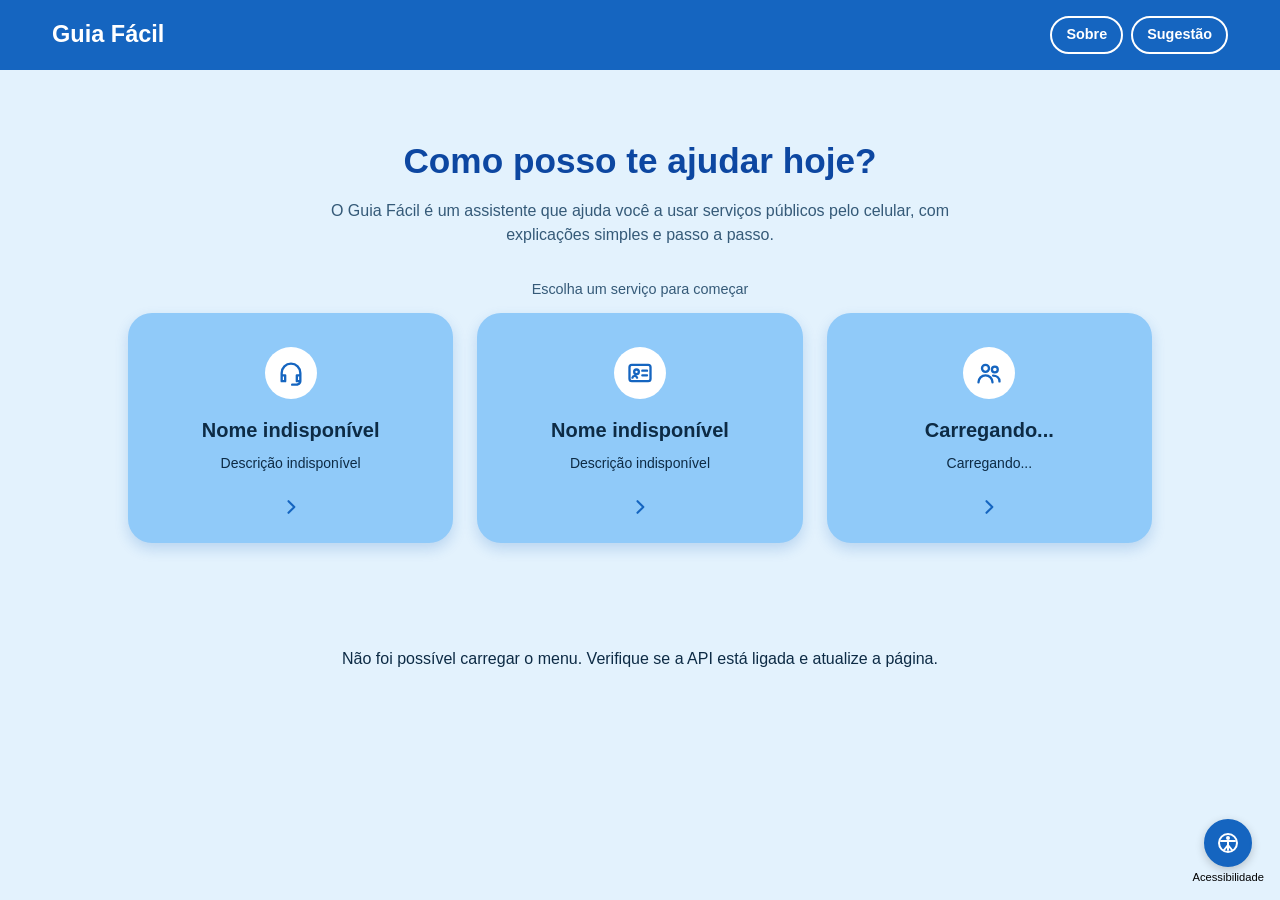
==== commit 9708230b: "Adicionei ícones as opções que o usuário pode escolher além de adicionar uma seta no lado direito de" ====
--- a/frontend/index.html
+++ b/frontend/index.html
@@ -5,9 +5,9 @@
   <meta name="viewport" content="width=device-width, initial-scale=1">
   <title>Guia Fácil</title>
   <link href="https://cdn.jsdelivr.net/npm/bootstrap@5.3.3/dist/css/bootstrap.min.css" rel="stylesheet">
-  <link rel="stylesheet" href="css/style.css?v=69">
+  <link rel="stylesheet" href="css/style.css?v=72">
   <link rel="stylesheet" href="css/global.css?v=61">
-  <link rel="stylesheet" href="css/accessibility.css?v=65">
+  <link rel="stylesheet" href="css/accessibility.css?v=72">
   <script src="js/accessibility.js?v=61" defer></script>
 </head>
 <body>
@@ -103,7 +103,7 @@
       </div>
       <button type="button" class="accessibility-toggle" data-action="toggle-accessibility" aria-expanded="false" aria-controls="accessibility-options">
         <span class="bola" aria-hidden="true"><svg viewBox="0 0 24 24"><circle cx="12" cy="12" r="9"/><circle cx="12" cy="7" r="1"/><path d="M5 10h14M12 10v9m0-5-4 5m4-5 4 5"/></svg></span>
-        Acessibilidade
+        <span>Acessibilidade</span>
       </button>
     </div>
     <div vw-access-button class="active"></div>
--- a/frontend/css/style.css
+++ b/frontend/css/style.css
@@ -129,17 +129,6 @@
 .opcao.voltar {
   border-style: dashed;
   cursor: pointer;
-}
-
-.opcao .icone {
-  width: 36px;
-  height: 36px;
-  background: white;
-}
-
-.opcao .icone svg {
-  width: 20px;
-  height: 20px;
 }
 
 .bloco:has(.modal:target) {
@@ -317,15 +306,9 @@
 
 .info.aviso .icone svg,
 .balao.aviso .icone svg {
-  stroke-width: 2.5;
-}
-
-.info.aviso .forma,
-.balao.aviso .forma,
-.info.aviso .marca,
-.balao.aviso .marca {
   fill: none;
   stroke: #8a6500;
+  stroke-width: 2.5;
 }
 
 .info h2 {
--- a/frontend/css/accessibility.css
+++ b/frontend/css/accessibility.css
@@ -126,7 +126,7 @@
 
 .accessibility-widget .accessibility-toggle {
   flex-shrink: 0;
-  color: white;
+  color: #000000;
 }
 
 .accessibility-widget .accessibility-toggle .bola {
@@ -284,16 +284,12 @@
   background: white;
 }
 
-[data-theme="dark"] .info.aviso .forma,
-[data-theme="dark"] .balao.aviso .forma,
-[data-theme="dark"] .info.aviso .marca,
-[data-theme="dark"] .balao.aviso .marca {
-  fill: none;
-  stroke: #8a6500;
-}
-
 [data-theme="dark"] .icone {
   background: #03060d;
+}
+
+[data-theme="dark"] .accessibility-widget .accessibility-toggle {
+  color: #ffffff;
 }
 
 [data-theme="dark"] .accessibility-widget .accessibility-toggle .bola {
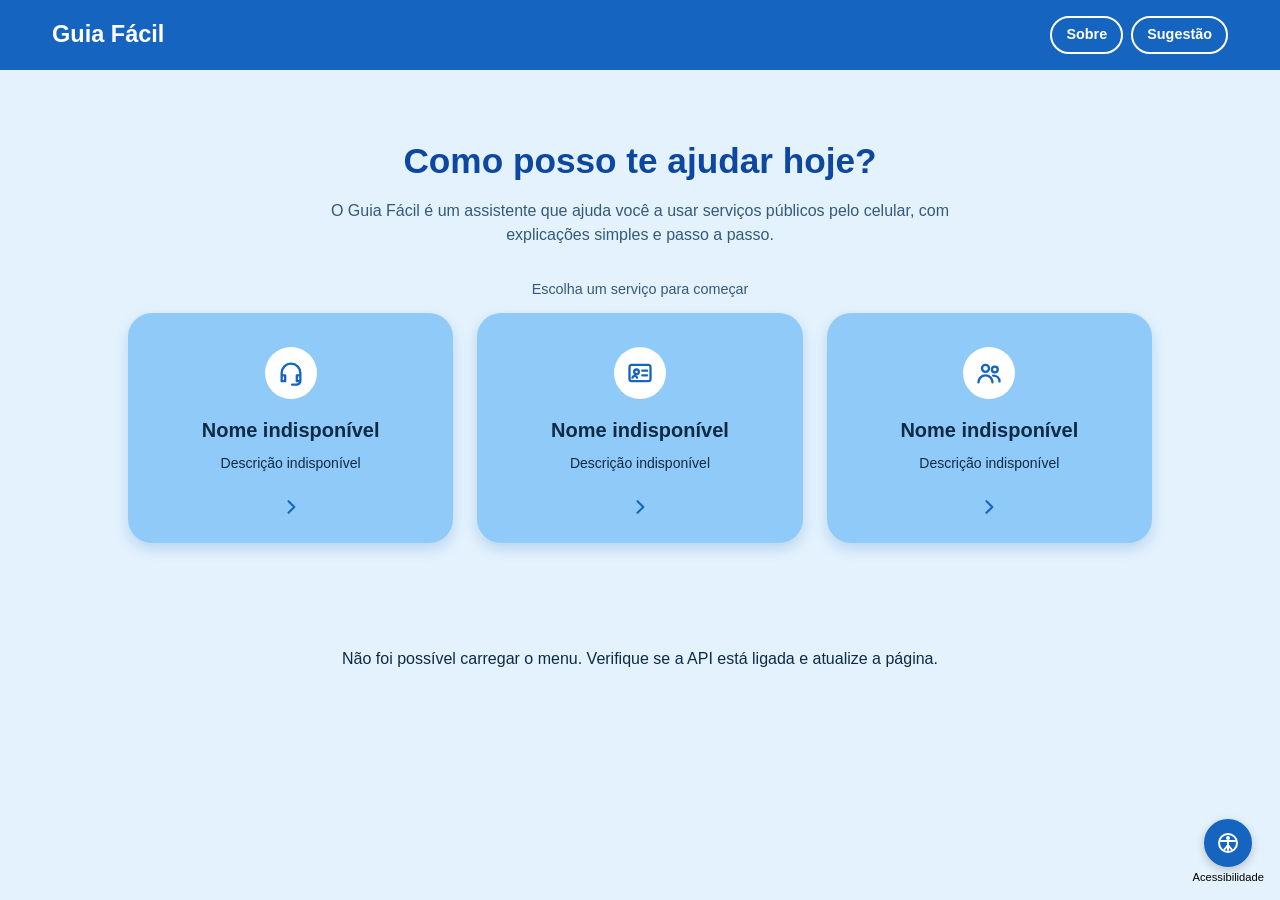
==== commit 1b38662e: "Alterei as descrições dos serviçoes e adicionei o cadúnico ao banco de dados para consertar o 'carre" ====
--- a/frontend/index.html
+++ b/frontend/index.html
@@ -116,7 +116,7 @@
     new window.VLibras.Widget('https://vlibras.gov.br/app');
   </script>
 
-  <script src="js/menu.js?v=61"></script>
+  <script src="js/menu.js?v=64"></script>
   <script src="https://cdn.jsdelivr.net/npm/bootstrap@5.3.3/dist/js/bootstrap.bundle.min.js"></script>
 
 </body>
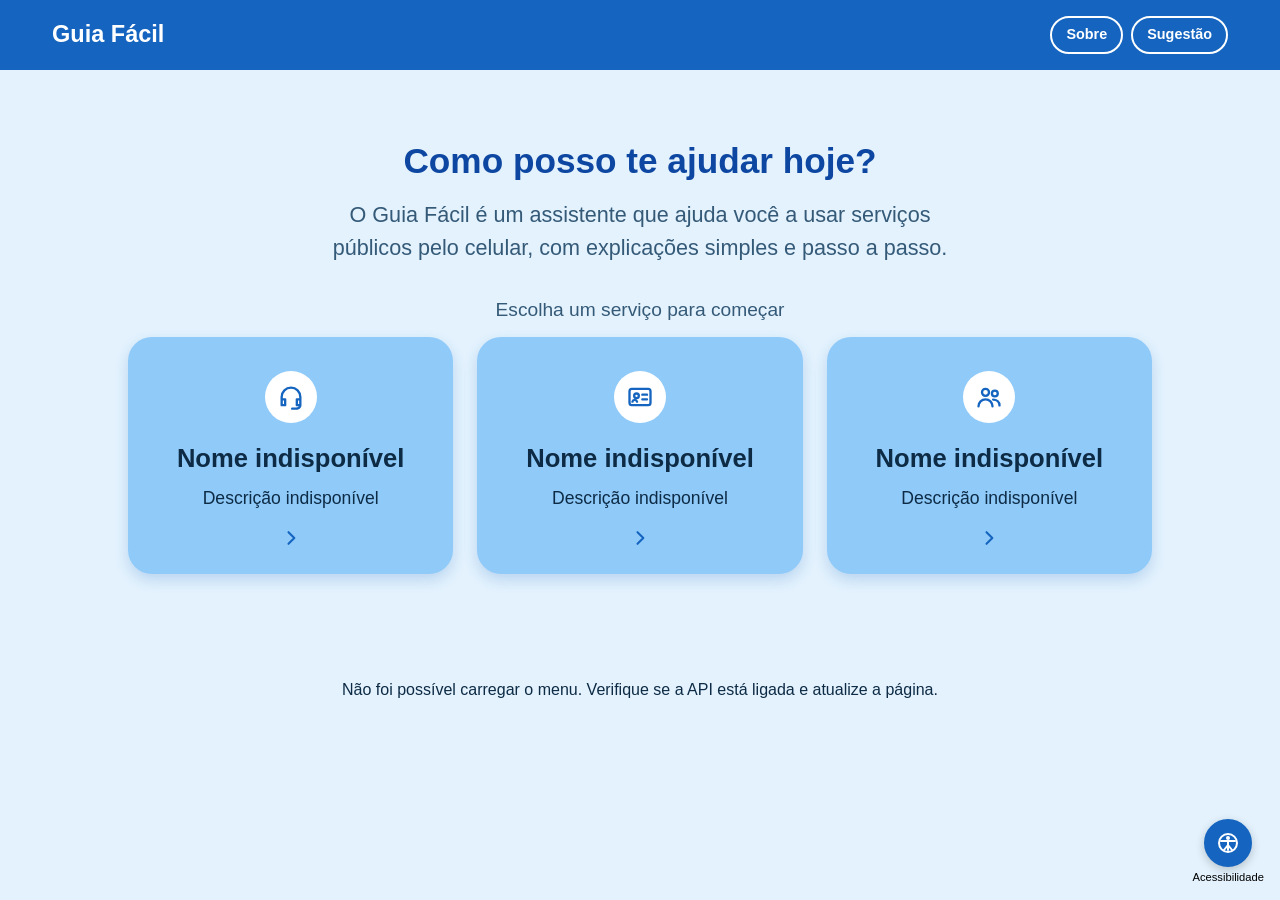
==== commit 383fbabc: "Aumentei o tamanho dos textos." ====
--- a/frontend/index.html
+++ b/frontend/index.html
@@ -5,7 +5,7 @@
   <meta name="viewport" content="width=device-width, initial-scale=1">
   <title>Guia Fácil</title>
   <link href="https://cdn.jsdelivr.net/npm/bootstrap@5.3.3/dist/css/bootstrap.min.css" rel="stylesheet">
-  <link rel="stylesheet" href="css/style.css?v=72">
+  <link rel="stylesheet" href="css/style.css?v=74">
   <link rel="stylesheet" href="css/global.css?v=61">
   <link rel="stylesheet" href="css/accessibility.css?v=72">
   <script src="js/accessibility.js?v=61" defer></script>
--- a/frontend/css/style.css
+++ b/frontend/css/style.css
@@ -10,7 +10,7 @@
 .subtitulo {
   margin: 0 0 12px;
   color: #355a78;
-  font-size: 0.9em;
+  font-size: 1.2em;
   text-align: center;
 }
 
@@ -44,12 +44,13 @@
 
 .cartao small {
   display: block;
+  font-size: 1.1em;
 }
 
 .cartao strong {
   display: block;
   margin-bottom: 8px;
-  font-size: 1.25em;
+  font-size: 1.6em;
 }
 
 .cartao:hover,
@@ -253,7 +254,7 @@
   max-width: 40rem;
   margin: 0 auto 32px;
   color: #355a78;
-  font-size: 1em;
+  font-size: 1.35em;
   font-weight: normal;
   line-height: 1.5;
   text-align: center;
